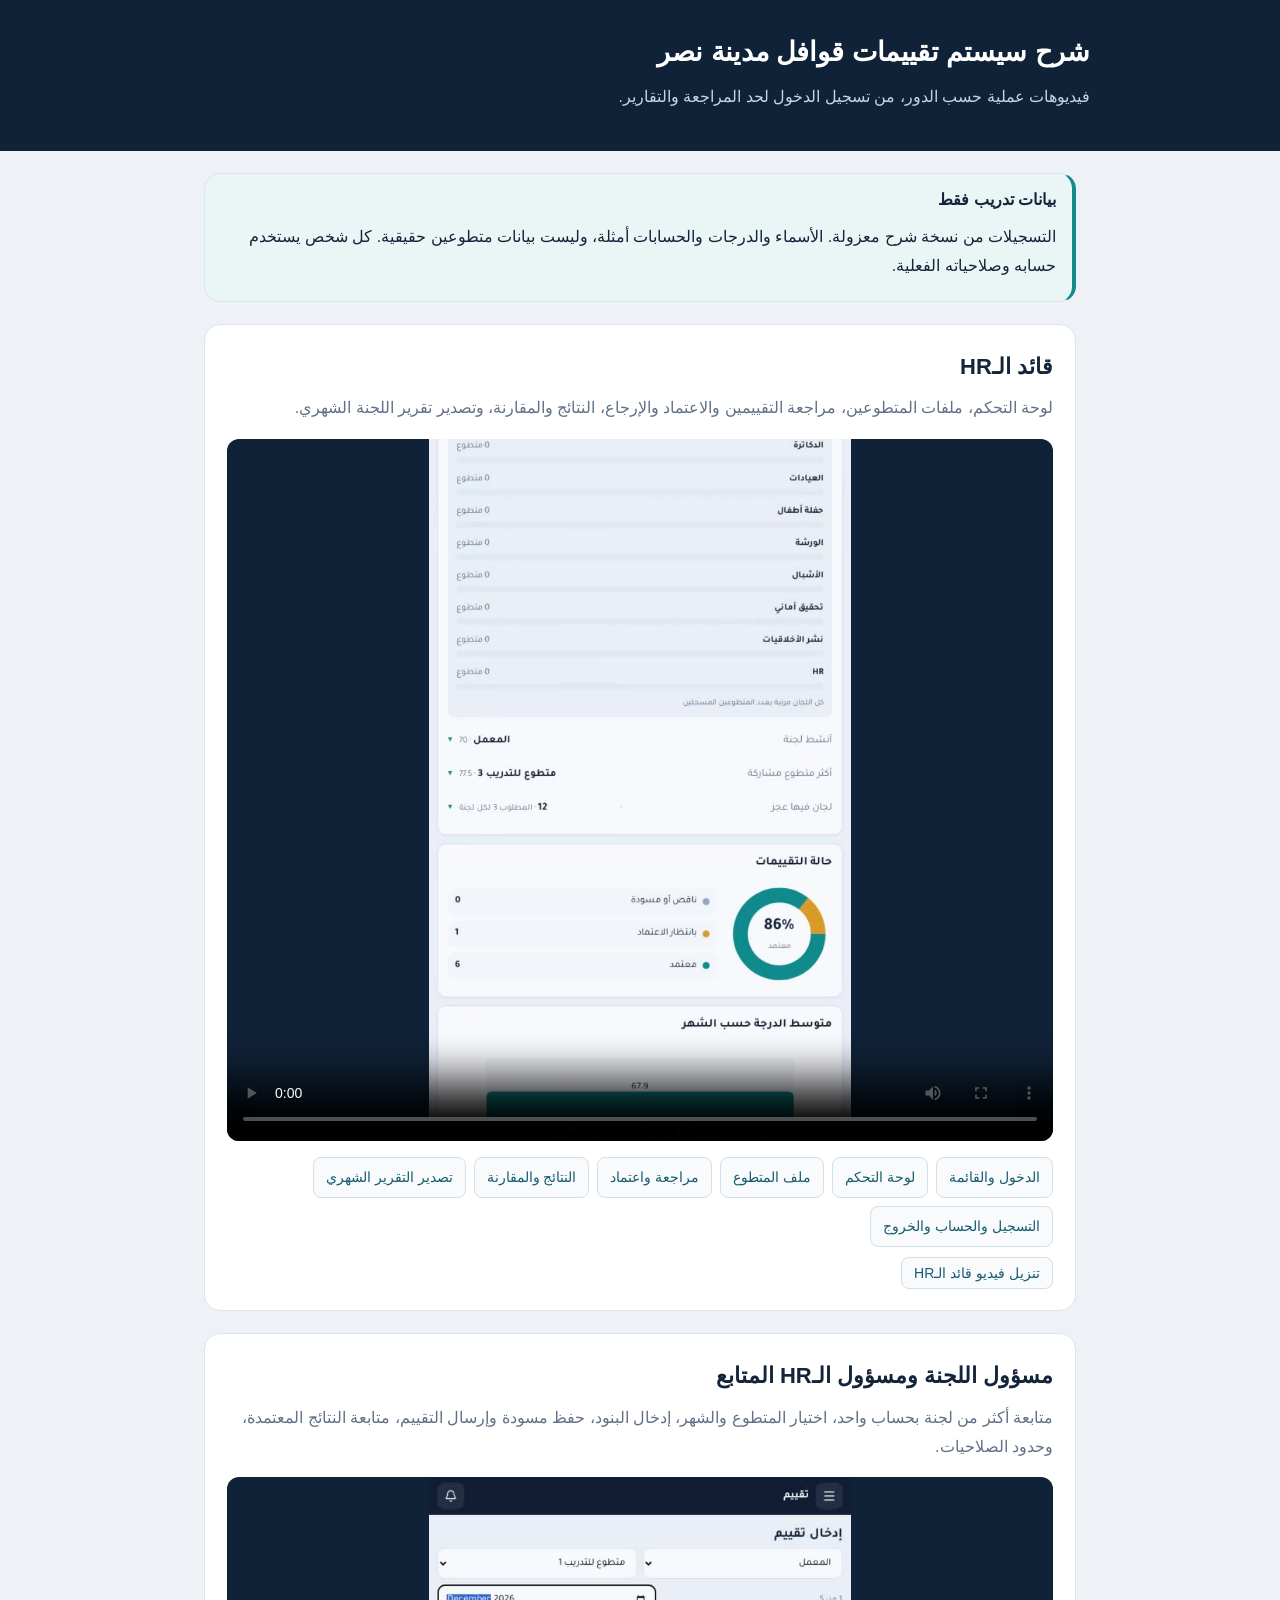
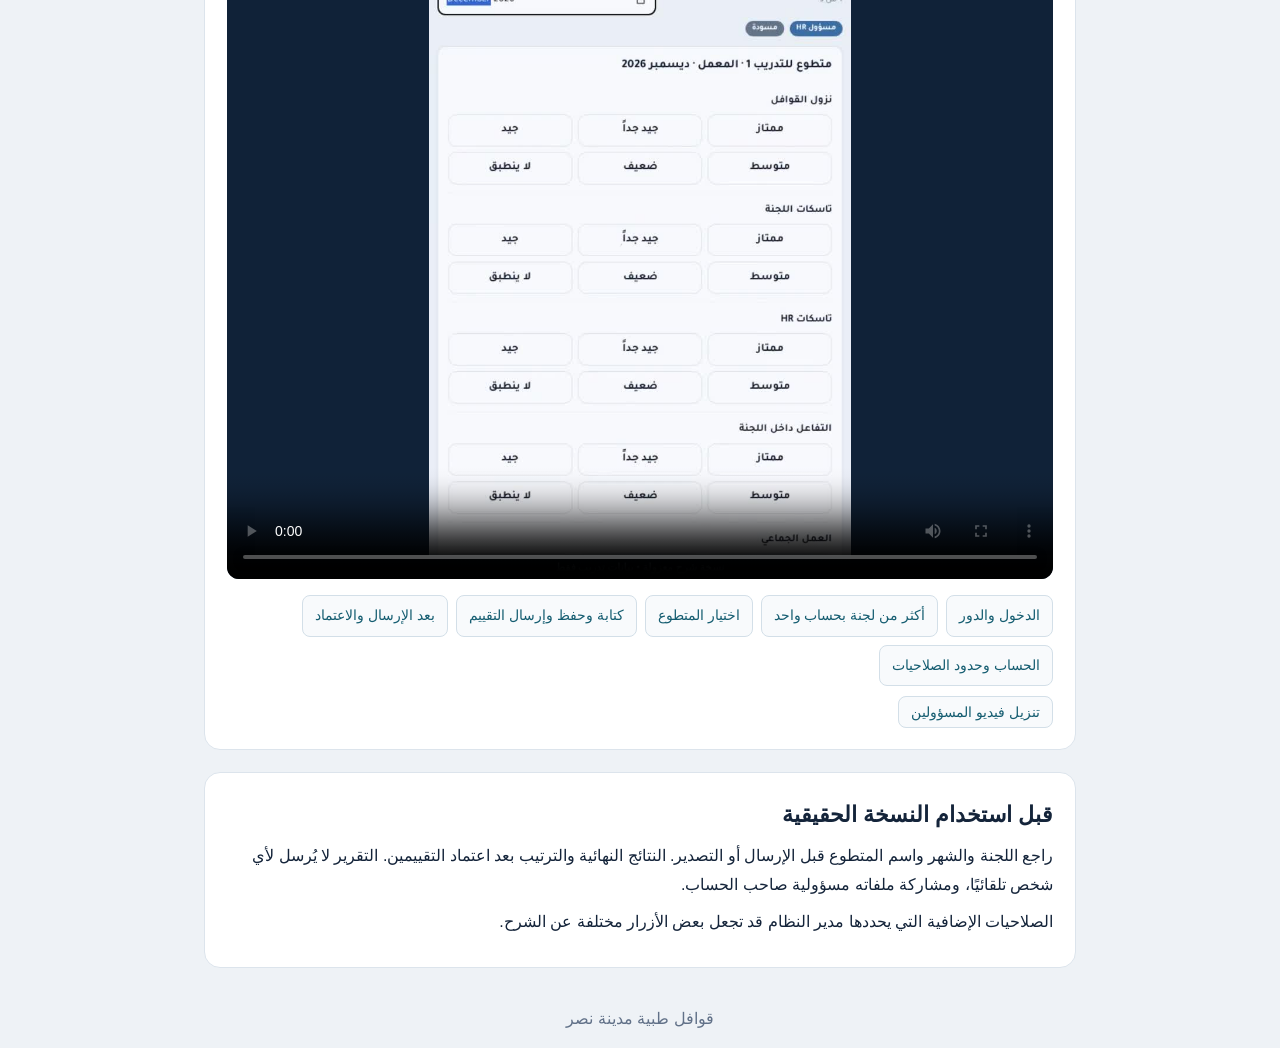
==== tutorial/index.html @ e4d7fcb5 "Add narrated role walkthrough videos with isolated training data" ====
<!doctype html><html lang="ar" dir="rtl"><head><meta charset="utf-8"><meta name="viewport" content="width=device-width,initial-scale=1"><title>شرح سيستم تقييمات قوافل مدينة نصر</title><style>*{box-sizing:border-box}body{margin:0;background:#eef2f6;color:#14243a;font:16px/1.8 Tahoma,Arial,sans-serif}header{background:#102238;color:#fff;padding:32px 18px}main,header>div{max-width:900px;margin:auto}h1{font-size:27px;line-height:1.5;margin:0 0 10px}h2{font-size:22px;margin:0 0 8px}p{margin:8px 0}.muted{color:#617188}.intro{color:#c3d5e2}.card{background:#fff;border:1px solid #dce4ec;border-radius:16px;padding:22px;margin:22px 14px}video{display:block;width:100%;max-height:78vh;background:#102238;border-radius:12px;margin:16px auto}.notice{border-right:4px solid #168a89;background:#eaf6f5;padding:12px 16px}.chapters{display:flex;flex-wrap:wrap;gap:8px;margin:12px 0}button,a.link{font:inherit;font-size:14px;cursor:pointer;border:1px solid #d3dfe8;border-radius:8px;background:#f8fafc;color:#155d71;padding:7px 12px;text-decoration:none}button:hover,a.link:hover{background:#eaf6f5}footer{text-align:center;color:#617188;padding:15px}details{margin-top:14px;border-top:1px solid #e4ebf0;padding-top:12px}summary{cursor:pointer;color:#155d71}@media(max-width:420px){h1{font-size:23px}.card{padding:15px;margin:15px 10px}header{padding:25px 15px}}</style></head><body><header><div><h1>شرح سيستم تقييمات قوافل مدينة نصر</h1><p class="intro">فيديوهات عملية حسب الدور، من تسجيل الدخول لحد المراجعة والتقارير.</p></div></header><main><section class="card notice"><b>بيانات تدريب فقط</b><p>التسجيلات من نسخة شرح معزولة. الأسماء والدرجات والحسابات أمثلة، وليست بيانات متطوعين حقيقية. كل شخص يستخدم حسابه وصلاحياته الفعلية.</p></section><section class="card"><h2>قائد الـHR</h2><p class="muted">لوحة التحكم، ملفات المتطوعين، مراجعة التقييمين والاعتماد والإرجاع، النتائج والمقارنة، وتصدير تقرير اللجنة الشهري.</p><video id="lead" controls preload="metadata" playsinline poster="leader-poster.jpg"><source src="hr-leader.mp4" type="video/mp4">متصفحك لا يدعم الفيديو. استخدم رابط التنزيل.</video><div id="lead-chapters" class="chapters"></div><a class="link" href="hr-leader.mp4" download>تنزيل فيديو قائد الـHR</a></section><section class="card"><h2>مسؤول اللجنة ومسؤول الـHR المتابع</h2><p class="muted">متابعة أكثر من لجنة بحساب واحد، اختيار المتطوع والشهر، إدخال البنود، حفظ مسودة وإرسال التقييم، متابعة النتائج المعتمدة، وحدود الصلاحيات.</p><video id="committee" controls preload="metadata" playsinline poster="committee-poster.jpg"><source src="committee-evaluator.mp4" type="video/mp4">متصفحك لا يدعم الفيديو. استخدم رابط التنزيل.</video><div id="committee-chapters" class="chapters"></div><a class="link" href="committee-evaluator.mp4" download>تنزيل فيديو المسؤولين</a></section><section class="card"><h2>قبل استخدام النسخة الحقيقية</h2><p>راجع اللجنة والشهر واسم المتطوع قبل الإرسال أو التصدير. النتائج النهائية والترتيب بعد اعتماد التقييمين. التقرير لا يُرسل لأي شخص تلقائيًا، ومشاركة ملفاته مسؤولية صاحب الحساب.</p><p>الصلاحيات الإضافية التي يحددها مدير النظام قد تجعل بعض الأزرار مختلفة عن الشرح.</p></section></main><footer>قوافل طبية مدينة نصر</footer><script src="chapters.js"></script></body></html>
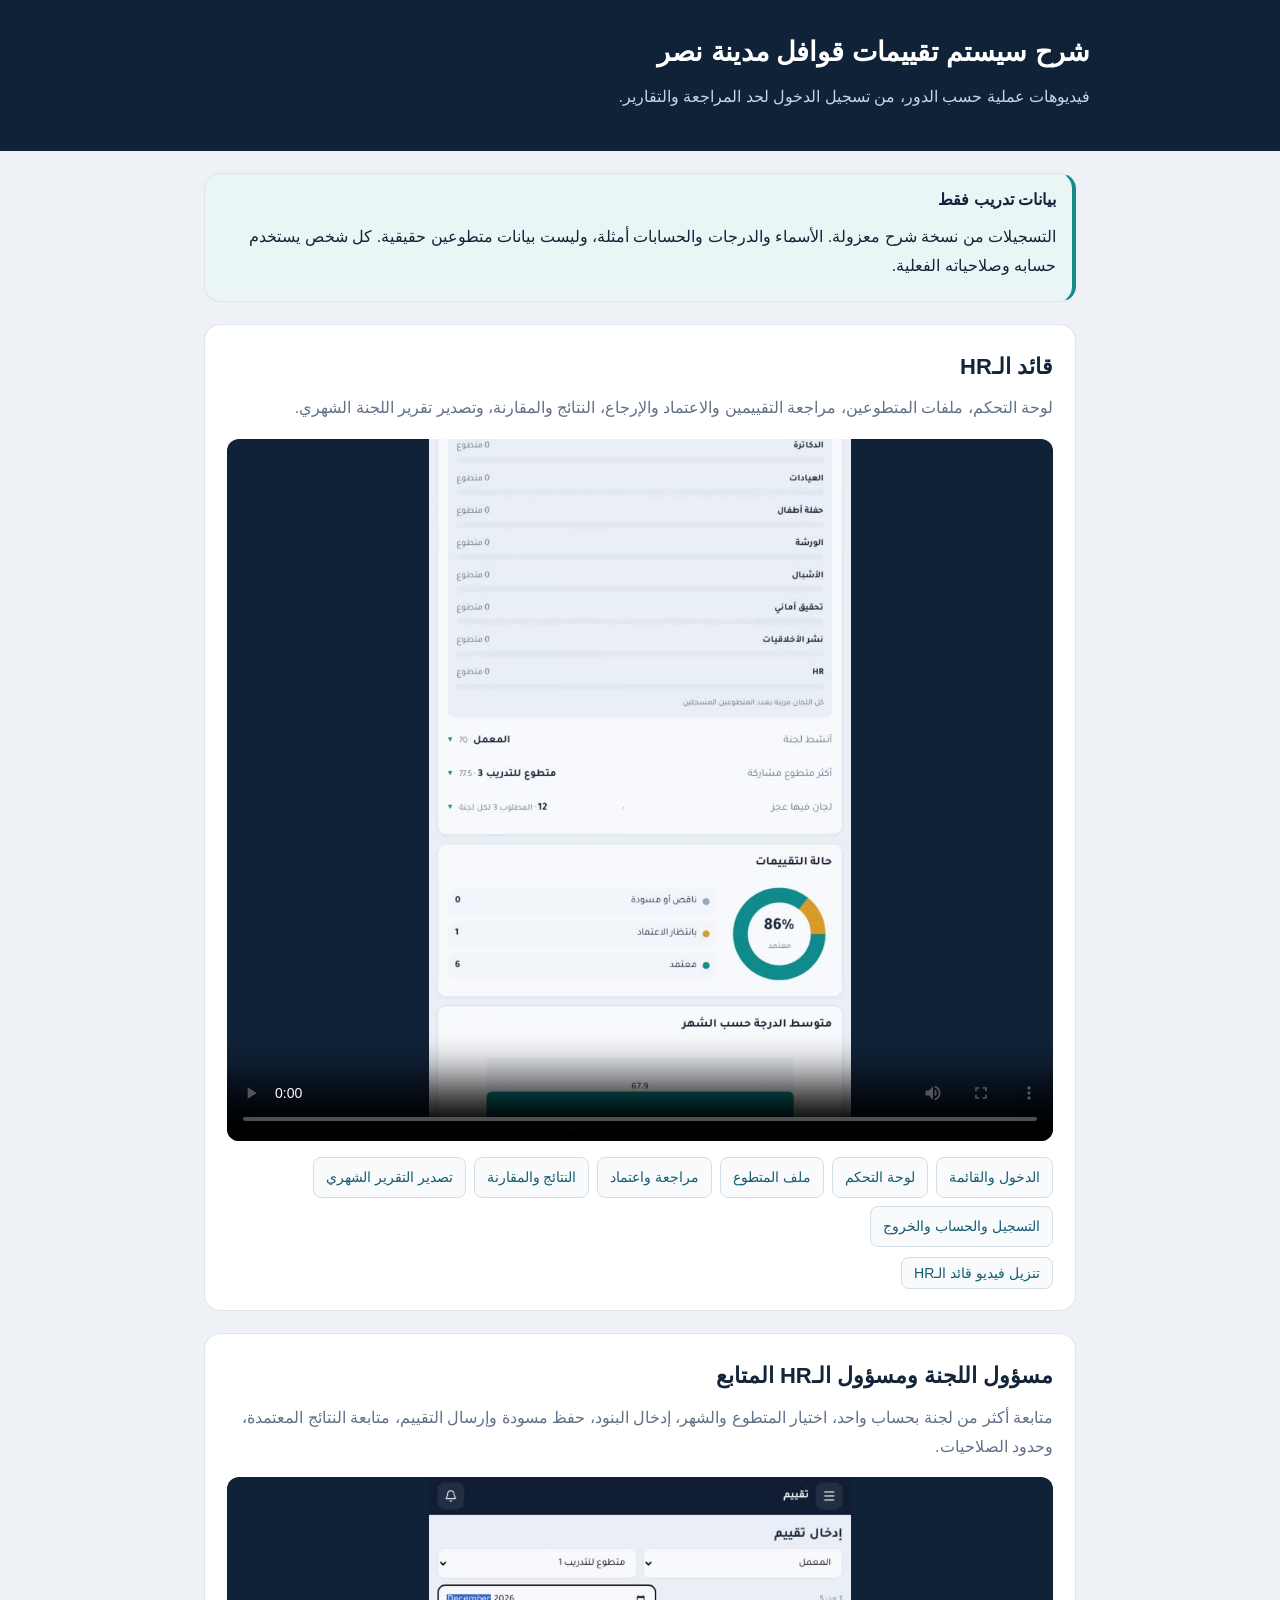
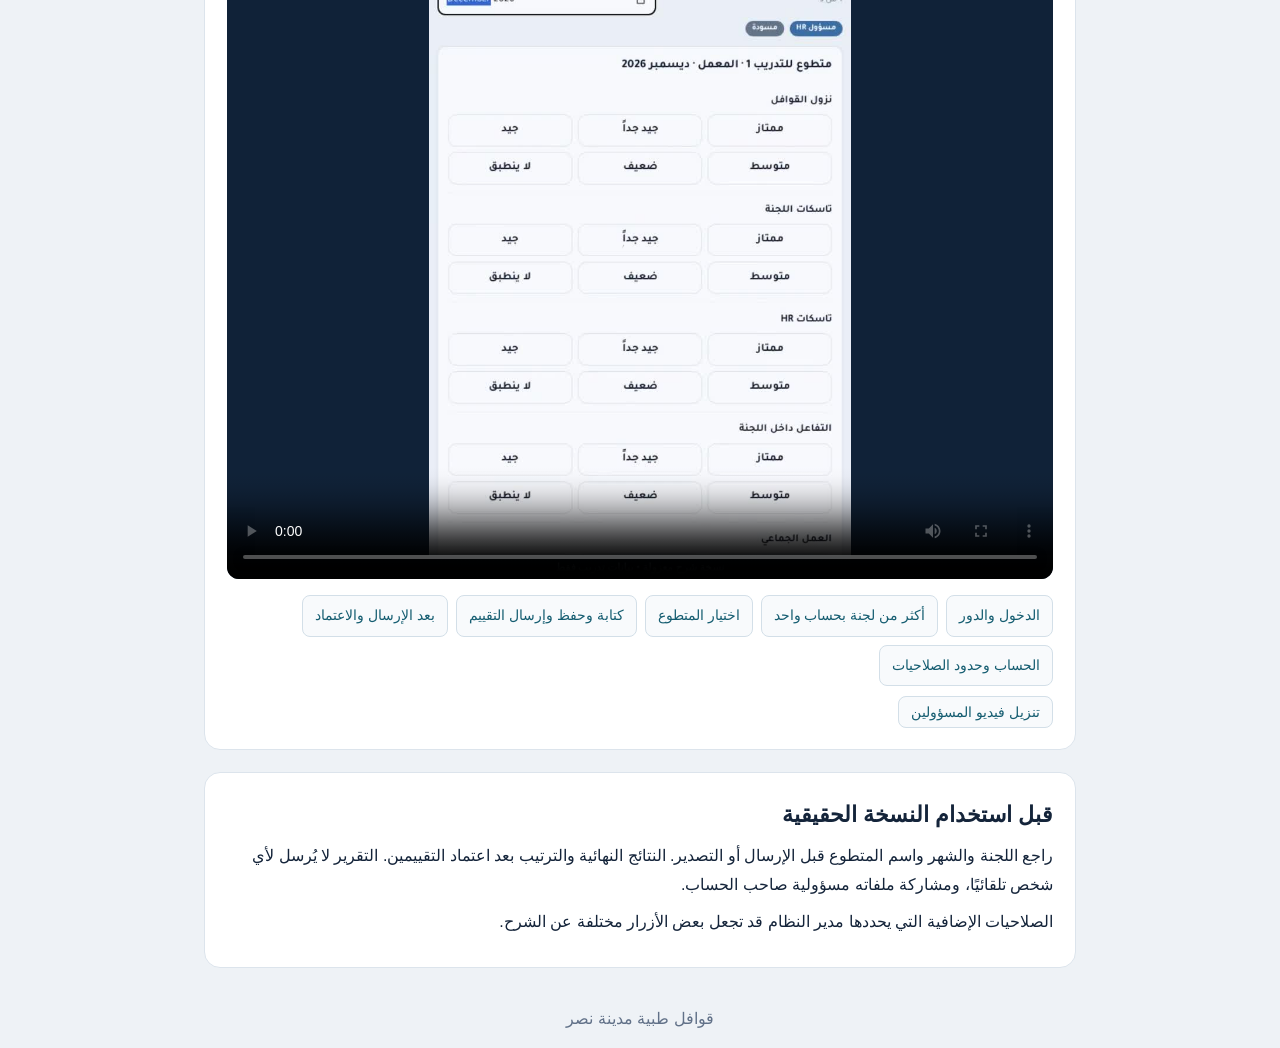
==== commit 82ee1570: "Add narrated role walkthrough videos with isolated training data" ====
--- a/tutorial/index.html
+++ b/tutorial/index.html
@@ -1 +1 @@
-<!doctype html><html lang="ar" dir="rtl"><head><meta charset="utf-8"><meta name="viewport" content="width=device-width,initial-scale=1"><title>شرح سيستم تقييمات قوافل مدينة نصر</title><style>*{box-sizing:border-box}body{margin:0;background:#eef2f6;color:#14243a;font:16px/1.8 Tahoma,Arial,sans-serif}header{background:#102238;color:#fff;padding:32px 18px}main,header>div{max-width:900px;margin:auto}h1{font-size:27px;line-height:1.5;margin:0 0 10px}h2{font-size:22px;margin:0 0 8px}p{margin:8px 0}.muted{color:#617188}.intro{color:#c3d5e2}.card{background:#fff;border:1px solid #dce4ec;border-radius:16px;padding:22px;margin:22px 14px}video{display:block;width:100%;max-height:78vh;background:#102238;border-radius:12px;margin:16px auto}.notice{border-right:4px solid #168a89;background:#eaf6f5;padding:12px 16px}.chapters{display:flex;flex-wrap:wrap;gap:8px;margin:12px 0}button,a.link{font:inherit;font-size:14px;cursor:pointer;border:1px solid #d3dfe8;border-radius:8px;background:#f8fafc;color:#155d71;padding:7px 12px;text-decoration:none}button:hover,a.link:hover{background:#eaf6f5}footer{text-align:center;color:#617188;padding:15px}details{margin-top:14px;border-top:1px solid #e4ebf0;padding-top:12px}summary{cursor:pointer;color:#155d71}@media(max-width:420px){h1{font-size:23px}.card{padding:15px;margin:15px 10px}header{padding:25px 15px}}</style></head><body><header><div><h1>شرح سيستم تقييمات قوافل مدينة نصر</h1><p class="intro">فيديوهات عملية حسب الدور، من تسجيل الدخول لحد المراجعة والتقارير.</p></div></header><main><section class="card notice"><b>بيانات تدريب فقط</b><p>التسجيلات من نسخة شرح معزولة. الأسماء والدرجات والحسابات أمثلة، وليست بيانات متطوعين حقيقية. كل شخص يستخدم حسابه وصلاحياته الفعلية.</p></section><section class="card"><h2>قائد الـHR</h2><p class="muted">لوحة التحكم، ملفات المتطوعين، مراجعة التقييمين والاعتماد والإرجاع، النتائج والمقارنة، وتصدير تقرير اللجنة الشهري.</p><video id="lead" controls preload="metadata" playsinline poster="leader-poster.jpg"><source src="hr-leader.mp4" type="video/mp4">متصفحك لا يدعم الفيديو. استخدم رابط التنزيل.</video><div id="lead-chapters" class="chapters"></div><a class="link" href="hr-leader.mp4" download>تنزيل فيديو قائد الـHR</a></section><section class="card"><h2>مسؤول اللجنة ومسؤول الـHR المتابع</h2><p class="muted">متابعة أكثر من لجنة بحساب واحد، اختيار المتطوع والشهر، إدخال البنود، حفظ مسودة وإرسال التقييم، متابعة النتائج المعتمدة، وحدود الصلاحيات.</p><video id="committee" controls preload="metadata" playsinline poster="committee-poster.jpg"><source src="committee-evaluator.mp4" type="video/mp4">متصفحك لا يدعم الفيديو. استخدم رابط التنزيل.</video><div id="committee-chapters" class="chapters"></div><a class="link" href="committee-evaluator.mp4" download>تنزيل فيديو المسؤولين</a></section><section class="card"><h2>قبل استخدام النسخة الحقيقية</h2><p>راجع اللجنة والشهر واسم المتطوع قبل الإرسال أو التصدير. النتائج النهائية والترتيب بعد اعتماد التقييمين. التقرير لا يُرسل لأي شخص تلقائيًا، ومشاركة ملفاته مسؤولية صاحب الحساب.</p><p>الصلاحيات الإضافية التي يحددها مدير النظام قد تجعل بعض الأزرار مختلفة عن الشرح.</p></section></main><footer>قوافل طبية مدينة نصر</footer><script src="chapters.js"></script></body></html>
+<!doctype html><html lang="ar" dir="rtl"><head><meta charset="utf-8"><meta name="viewport" content="width=device-width,initial-scale=1"><title>شرح سيستم تقييمات قوافل مدينة نصر</title><style>*{box-sizing:border-box}body{margin:0;background:#eef2f6;color:#14243a;font:16px/1.8 Tahoma,Arial,sans-serif}header{background:#102238;color:#fff;padding:32px 18px}main,header>div{max-width:900px;margin:auto}h1{font-size:27px;line-height:1.5;margin:0 0 10px}h2{font-size:22px;margin:0 0 8px}p{margin:8px 0}.muted{color:#617188}.intro{color:#c3d5e2}.card{background:#fff;border:1px solid #dce4ec;border-radius:16px;padding:22px;margin:22px 14px}video{display:block;width:100%;max-height:78vh;background:#102238;border-radius:12px;margin:16px auto}.notice{border-right:4px solid #168a89;background:#eaf6f5;padding:12px 16px}.chapters{display:flex;flex-wrap:wrap;gap:8px;margin:12px 0}button,a.link{font:inherit;font-size:14px;cursor:pointer;border:1px solid #d3dfe8;border-radius:8px;background:#f8fafc;color:#155d71;padding:7px 12px;text-decoration:none}button:hover,a.link:hover{background:#eaf6f5}footer{text-align:center;color:#617188;padding:15px}details{margin-top:14px;border-top:1px solid #e4ebf0;padding-top:12px}summary{cursor:pointer;color:#155d71}@media(max-width:420px){h1{font-size:23px}.card{padding:15px;margin:15px 10px}header{padding:25px 15px}}</style></head><body><header><div><h1>شرح سيستم تقييمات قوافل مدينة نصر</h1><p class="intro">فيديوهات عملية حسب الدور، من تسجيل الدخول لحد المراجعة والتقارير.</p></div></header><main><section class="card notice"><b>بيانات تدريب فقط</b><p>التسجيلات من نسخة شرح معزولة. الأسماء والدرجات والحسابات أمثلة، وليست بيانات متطوعين حقيقية. كل شخص يستخدم حسابه وصلاحياته الفعلية.</p></section><section class="card"><h2>قائد الـHR</h2><p class="muted">لوحة التحكم، ملفات المتطوعين، مراجعة التقييمين والاعتماد والإرجاع، النتائج والمقارنة، وتصدير تقرير اللجنة الشهري.</p><video id="lead" controls preload="metadata" playsinline poster="leader-poster.jpg"><source src="hr-leader.mp4" type="video/mp4">متصفحك لا يدعم الفيديو. استخدم رابط التنزيل.</video><div id="lead-chapters" class="chapters"></div><a class="link" href="hr-leader.mp4" download>تنزيل فيديو قائد الـHR</a></section><section class="card"><h2>مسؤول اللجنة ومسؤول الـHR المتابع</h2><p class="muted">متابعة أكثر من لجنة بحساب واحد، اختيار المتطوع والشهر، إدخال البنود، حفظ مسودة وإرسال التقييم، متابعة النتائج المعتمدة، وحدود الصلاحيات.</p><video id="committee" controls preload="metadata" playsinline poster="committee-poster.jpg"><source src="committee-evaluator.mp4" type="video/mp4">متصفحك لا يدعم الفيديو. استخدم رابط التنزيل.</video><div id="committee-chapters" class="chapters"></div><a class="link" href="committee-evaluator.mp4" download>تنزيل فيديو المسؤولين</a></section><section class="card"><h2>قبل استخدام النسخة الحقيقية</h2><p>راجع اللجنة والشهر واسم المتطوع قبل الإرسال أو التصدير. النتائج النهائية والترتيب بعد اعتماد التقييمين. التقرير لا يُرسل لأي شخص تلقائيًا، ومشاركة ملفاته مسؤولية صاحب الحساب.</p><p>الصلاحيات الإضافية التي يحددها مدير النظام قد تجعل بعض الأزرار مختلفة عن الشرح.</p></section></main><footer>قوافل طبية مدينة نصر</footer><script src="chapters.js?v=2"></script></body></html>
